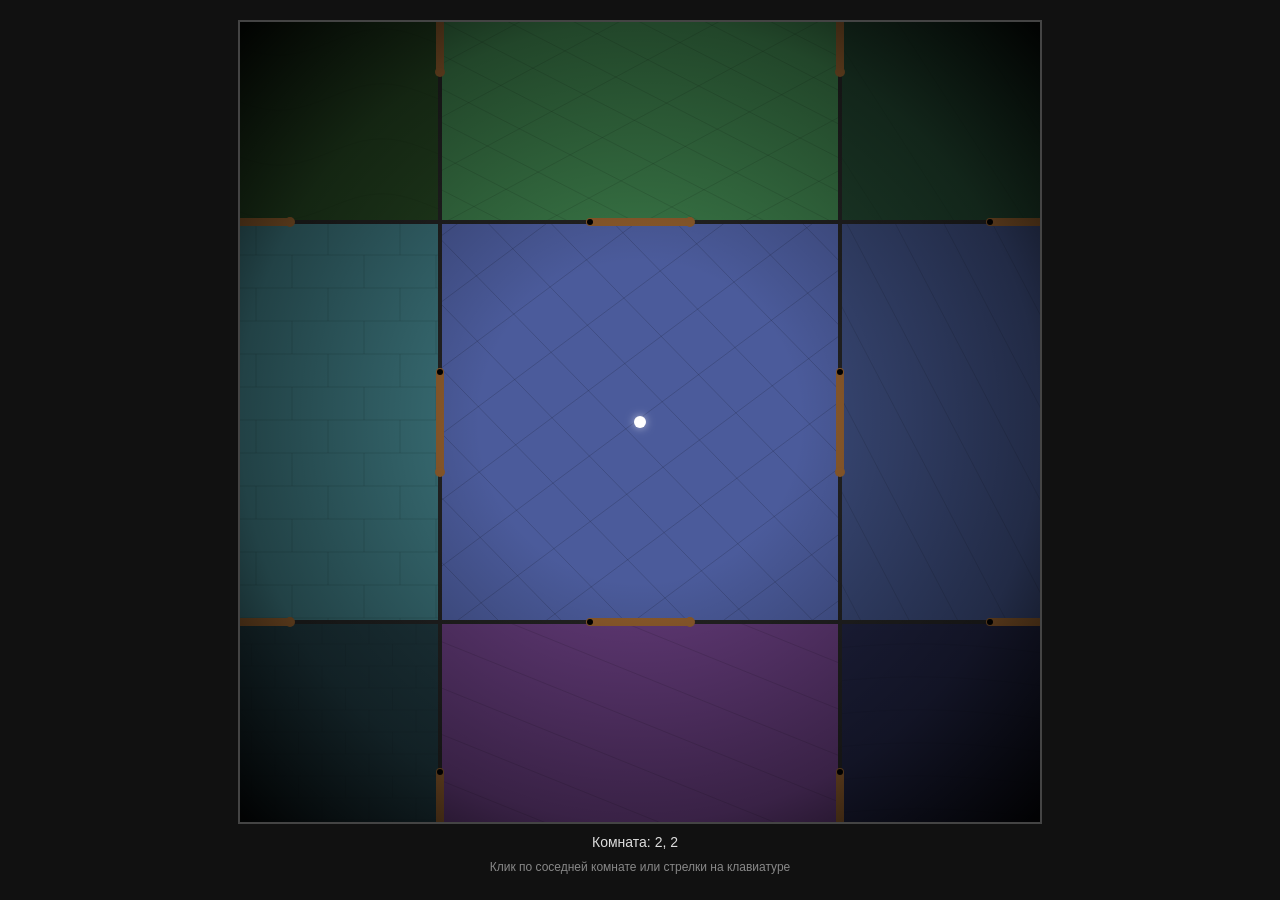
==== index.html @ 100a1c0a "Create index.html" ====
<!DOCTYPE html>
<html lang="ru">
<head>
<meta charset="UTF-8">
<title>Лабиринт комнат — текстуры пола</title>
<style>
  body {
    margin: 0;
    background: #111;
    color: #ddd;
    font-family: sans-serif;
    display: flex;
    flex-direction: column;
    align-items: center;
    padding: 20px;
  }
  #game {
    background: #000;
    border: 2px solid #444;
    cursor: pointer;
  }
  #info {
    margin-top: 10px;
    font-size: 14px;
    text-align: center;
    min-height: 20px;
  }
  #msg { color: #ff8; margin-left: 10px; }
  #hint {
    margin-top: 6px;
    font-size: 12px;
    color: #888;
  }
</style>
</head>
<body>

<canvas id="game" width="800" height="800"></canvas>
<div id="info">Комната: <span id="pos">2, 2</span><span id="msg"></span></div>
<div id="hint">Клик по соседней комнате или стрелки на клавиатуре</div>

<script>
const CANVAS_SIZE = 800;
const ROOM_SIZE   = 400;
const MAP_W = 5, MAP_H = 5;
const T_OPEN = 0.6, T_MOVE = 1.0, T_CLOSE = 0.6;
const DOOR_WIDTH = 100;
const DOOR_COLOR = '#8b5a2b';
const DOOR_LOCKED_COLOR = '#b22222';
const WALL_COLOR = '#222';

const DIR = {
  N:{dx:0,dy:-1,opp:'S'}, S:{dx:0,dy:1,opp:'N'},
  E:{dx:1,dy:0,opp:'W'},  W:{dx:-1,dy:0,opp:'E'},
};
const SWING_BY_DIR = {N:+1,S:-1,E:+1,W:-1};

function mulberry32(seed){
  return function(){
    seed|=0; seed=seed+0x6D2B79F5|0;
    let t=Math.imul(seed^seed>>>15,1|seed);
    t=t+Math.imul(t^t>>>7,61|t)^t;
    return((t^t>>>14)>>>0)/4294967296;
  };
}
function roomSeed(x,y){return((x*374761393+y*668265263+7)^0x5bd1e995)|0;}

function buildMap(w,h){
  const rooms=[];
  for(let y=0;y<h;y++){const row=[];for(let x=0;x<w;x++){
    row.push({
      N:y>0?'closed':'wall', S:y<h-1?'closed':'wall',
      E:x<w-1?'closed':'wall', W:x>0?'closed':'wall',
    });
  }rooms.push(row);}
  return{w,h,rooms};
}
const MAP=buildMap(MAP_W,MAP_H);

function doorKey(x,y,dir){
  const nx=x+DIR[dir].dx, ny=y+DIR[dir].dy;
  if(y<ny||(y===ny&&x<nx))return`${x},${y},${dir}`;
  return`${nx},${ny},${DIR[dir].opp}`;
}

const player={x:2,y:2};
const visual={offsetX:0,offsetY:0};
let transition=null;

const canvas=document.getElementById('game');
const ctx=canvas.getContext('2d');
const posEl=document.getElementById('pos');
const msgEl=document.getElementById('msg');

function inBounds(x,y){return x>=0&&y>=0&&x<MAP.w&&y<MAP.h;}
function easeInOut(t){return t<0.5?2*t*t:1-Math.pow(-2*t+2,2)/2;}

function roomColor(x,y){
  const n=(x*73856093)^(y*19349663);
  const hue=((n%360)+360)%360;
  return`hsl(${hue}, 35%, 45%)`;
}

// ============================================================
// ТЕКСТУРЫ ПОЛА
// ============================================================
const patternCache = new Map();

function getRoomPattern(rx, ry) {
  const key = `${rx},${ry}`;
  if (patternCache.has(key)) return patternCache.get(key);

  const off = document.createElement('canvas');
  off.width = ROOM_SIZE;
  off.height = ROOM_SIZE;
  const c = off.getContext('2d');

  const rng = mulberry32(roomSeed(rx, ry));
  const r = () => rng();

  c.strokeStyle = 'rgba(0,0,0,0.15)';
  c.lineWidth = 1;

  // Выбираем тип текстуры (10 типов)
  const texType = Math.floor(r() * 10);

  // Параметры, варьирующиеся случайно
  const step = 25 + Math.floor(r() * 50);   // 25–75 шаг сетки
  const angle = (r() - 0.5) * Math.PI;       // угол наклона
  const S = ROOM_SIZE;
  const margin = S * 1.5; // запас для диагональных линий

  if (texType === 0) {
    // Прямая сетка (квадратная плитка), но с уникальным шагом
    for (let i = step; i < S; i += step) {
      line(c, i, 0, i, S);
      line(c, 0, i, S, i);
    }

  } else if (texType === 1) {
    // Диагональные линии (один набор)
    const a = 0.3 + r() * 1.0; // угол 17°–74°
    drawParallels(c, a, step);

  } else if (texType === 2) {
    // Диагональная сетка (два набора перпендикулярных линий)
    const a = 0.3 + r() * 0.6;
    drawParallels(c, a, step);
    drawParallels(c, a + Math.PI/2, step);

  } else if (texType === 3) {
    // Кирпичная кладка
    const brickH = 20 + Math.floor(r() * 25);
    const brickW = 40 + Math.floor(r() * 50);
    for (let row = 0; row * brickH < S; row++) {
      const y = row * brickH;
      line(c, 0, y, S, y);
      const offset = (row % 2) * (brickW / 2);
      for (let x = offset; x < S; x += brickW) {
        line(c, x, y, x, y + brickH);
      }
    }

  } else if (texType === 4) {
    // Концентрические круги
    const cx = S/2, cy = S/2;
    const ringStep = 20 + Math.floor(r() * 35);
    const maxR = S * 0.8;
    for (let rad = ringStep; rad < maxR; rad += ringStep) {
      c.beginPath();
      c.arc(cx, cy, rad, 0, Math.PI * 2);
      c.stroke();
    }

  } else if (texType === 5) {
    // Ёлочка (herringbone)
    const segLen = 20 + Math.floor(r() * 20);
    const segW = segLen;
    for (let row = -2; row * segLen < S + segLen * 2; row++) {
      for (let col = -2; col * segW < S + segW * 2; col++) {
        const bx = col * segW;
        const by = row * segLen;
        if ((row + col) % 2 === 0) {
          line(c, bx, by, bx + segW, by + segLen);
        } else {
          line(c, bx + segW, by, bx, by + segLen);
        }
      }
    }

  } else if (texType === 6) {
    // Гексагональная сетка
    const hexR = 20 + Math.floor(r() * 25);
    const hexH = hexR * Math.sqrt(3);
    const hexW = hexR * 2;
    for (let row = -1; row * hexH * 0.75 < S + hexH; row++) {
      for (let col = -1; col * hexW < S + hexW; col++) {
        const cx = col * hexW * 0.75 + ((row % 2) ? hexW * 0.375 : 0);
        const cy = row * hexH * 0.5;
        drawHex(c, cx, cy, hexR);
      }
    }

  } else if (texType === 7) {
    // Волнистые горизонтальные линии
    const waveAmp = 5 + r() * 15;
    const waveFreq = 0.01 + r() * 0.03;
    const phase = r() * Math.PI * 2;
    const wStep = 25 + Math.floor(r() * 40);
    for (let y = wStep; y < S; y += wStep) {
      c.beginPath();
      for (let x = 0; x <= S; x += 3) {
        const wy = y + Math.sin(x * waveFreq + phase) * waveAmp;
        if (x === 0) c.moveTo(x, wy);
        else c.lineTo(x, wy);
      }
      c.stroke();
    }

  } else if (texType === 8) {
    // Ромбовидная сетка (два набора диагоналей под разными углами)
    const a1 = 0.4 + r() * 0.4;
    const a2 = -(0.4 + r() * 0.4);
    const step1 = 30 + Math.floor(r() * 30);
    const step2 = 30 + Math.floor(r() * 30);
    drawParallels(c, a1, step1);
    drawParallels(c, a2, step2);

  } else if (texType === 9) {
    // Дуговая черепица
    const tileW = 30 + Math.floor(r() * 30);
    const tileH = 25 + Math.floor(r() * 25);
    for (let row = -1; row * tileH < S + tileH; row++) {
      const offset = (row % 2) * (tileW / 2);
      for (let col = -1; col * tileW < S + tileW; col++) {
        const ax = col * tileW + offset;
        const ay = row * tileH + tileH;
        c.beginPath();
        c.arc(ax + tileW/2, ay, tileW/2, Math.PI, Math.PI * 2);
        c.stroke();
      }
    }
  }

  patternCache.set(key, off);
  return off;
}

// Вспомогательные функции для генерации текстур
function line(c, x1, y1, x2, y2) {
  c.beginPath();
  c.moveTo(x1, y1);
  c.lineTo(x2, y2);
  c.stroke();
}

function drawParallels(c, angle, step) {
  const S = ROOM_SIZE;
  const cos = Math.cos(angle), sin = Math.sin(angle);
  // Направление линии
  const dx = cos, dy = sin;
  // Нормаль (перпендикуляр)
  const nx = -sin, ny = cos;

  // Максимальное расстояние от центра по нормали
  const maxDist = S * 1.2;

  for (let d = -maxDist; d < maxDist; d += step) {
    // Точка на нормали
    const px = S/2 + nx * d;
    const py = S/2 + ny * d;
    // Линия через эту точку в направлении angle
    const len = S * 1.5;
    const x1 = px - dx * len;
    const y1 = py - dy * len;
    const x2 = px + dx * len;
    const y2 = py + dy * len;
    line(c, x1, y1, x2, y2);
  }
}

function drawHex(c, cx, cy, r) {
  c.beginPath();
  for (let i = 0; i < 6; i++) {
    const a = (i / 6) * Math.PI * 2 - Math.PI / 6;
    const x = cx + Math.cos(a) * r;
    const y = cy + Math.sin(a) * r;
    if (i === 0) c.moveTo(x, y);
    else c.lineTo(x, y);
  }
  c.closePath();
  c.stroke();
}

// ============================================================
// РЕНДЕРИНГ
// ============================================================
function render() {
  ctx.fillStyle = '#000';
  ctx.fillRect(0, 0, CANVAS_SIZE, CANVAS_SIZE);

  const visible = [];
  for (let dy = -1; dy <= 1; dy++) {
    for (let dx = -1; dx <= 1; dx++) {
      const rx = player.x + dx, ry = player.y + dy;
      if (!inBounds(rx, ry)) continue;
      const dist = Math.abs(dx) + Math.abs(dy);
      visible.push({
        rx, ry,
        sx: CANVAS_SIZE/2 + dx * ROOM_SIZE - visual.offsetX,
        sy: CANVAS_SIZE/2 + dy * ROOM_SIZE - visual.offsetY,
        alpha: dist === 0 ? 1 : (dist === 1 ? 0.75 : 0.4),
      });
    }
  }

  for (const r of visible) drawRoomFloor(r);
  for (const r of visible) drawWalls(r);

  const doors = new Map();
  for (const r of visible) collectDoors(r, doors);
  for (const d of doors.values()) drawDoorLeaf(d);

  drawFog();

  ctx.fillStyle = '#fff';
  ctx.shadowColor = 'rgba(255,255,255,0.6)';
  ctx.shadowBlur = 8;
  ctx.beginPath();
  ctx.arc(CANVAS_SIZE/2, CANVAS_SIZE/2, 6, 0, Math.PI*2);
  ctx.fill();
  ctx.shadowBlur = 0;
}

function drawRoomFloor({rx, ry, sx, sy, alpha}) {
  ctx.save();
  ctx.globalAlpha = alpha;
  const half = ROOM_SIZE / 2;
  const x0 = sx - half, y0 = sy - half;

  ctx.fillStyle = roomColor(rx, ry);
  ctx.fillRect(x0, y0, ROOM_SIZE, ROOM_SIZE);

  // Обрезаем текстуру по границам комнаты
  ctx.save();
  ctx.beginPath();
  ctx.rect(x0, y0, ROOM_SIZE, ROOM_SIZE);
  ctx.clip();
  ctx.drawImage(getRoomPattern(rx, ry), x0, y0);
  ctx.restore();

  ctx.restore();
}

function drawWalls({rx, ry, sx, sy, alpha}) {
  const half = ROOM_SIZE/2;
  const x0 = sx - half, y0 = sy - half;
  for (const side of ['N','S','E','W']) {
    const dt = MAP.rooms[ry][rx][side];
    const seg = sideSegment(x0, y0, side);
    if (dt === 'wall') {
      strokeLine(seg[0],seg[1],seg[2],seg[3], WALL_COLOR, 4, alpha);
      continue;
    }
    const op = openingPoints(seg[0],seg[1],seg[2],seg[3]);
    strokeLine(seg[0],seg[1],op.p1x,op.p1y, WALL_COLOR, 4, 1);
    strokeLine(op.p2x,op.p2y,seg[2],seg[3], WALL_COLOR, 4, 1);
  }
}

function sideSegment(x0, y0, side) {
  switch(side) {
    case 'N': return [x0, y0, x0+ROOM_SIZE, y0];
    case 'S': return [x0, y0+ROOM_SIZE, x0+ROOM_SIZE, y0+ROOM_SIZE];
    case 'E': return [x0+ROOM_SIZE, y0, x0+ROOM_SIZE, y0+ROOM_SIZE];
    case 'W': return [x0, y0, x0, y0+ROOM_SIZE];
  }
}

function openingPoints(ax,ay,bx,by) {
  const mx=(ax+bx)/2, my=(ay+by)/2;
  const len=Math.hypot(bx-ax,by-ay);
  const ux=(bx-ax)/len, uy=(by-ay)/len;
  return {p1x:mx-ux*DOOR_WIDTH/2,p1y:my-uy*DOOR_WIDTH/2,p2x:mx+ux*DOOR_WIDTH/2,p2y:my

+uy*DOOR_WIDTH/2};
}

function collectDoors({rx,ry,sx,sy}, doors) {
  const half=ROOM_SIZE/2, x0=sx-half, y0=sy-half;
  for (const side of ['N','S','E','W']) {
    const dt = MAP.rooms[ry][rx][side];
    if (dt==='wall') continue;
    const key = doorKey(rx,ry,side);
    if (doors.has(key)) continue;
    const seg = sideSegment(x0,y0,side);
    doors.set(key, {key, doorType:dt, ...openingPoints(seg[0],seg[1],seg[2],seg[3])});
  }
}

function drawDoorLeaf(d) {
  let angle=0, swing=1;
  if (transition && transition.doorKey===d.key) {
    angle=transition.doorAngle; swing=transition.swingDir;
  }
  const px=d.p1x, py=d.p1y;
  const rad=angle*Math.PI/180*swing;
  const vx=d.p2x-px, vy=d.p2y-py;
  const co=Math.cos(rad), si=Math.sin(rad);
  const hx=px+vx*co-vy*si, hy=py+vx*si+vy*co;
  const color = d.doorType==='locked'?DOOR_LOCKED_COLOR:DOOR_COLOR;

  ctx.save();
  ctx.globalAlpha=1;
  ctx.strokeStyle=color; ctx.lineWidth=8; ctx.lineCap='round';
  ctx.beginPath(); ctx.moveTo(px,py); ctx.lineTo(hx,hy); ctx.stroke();
  ctx.fillStyle=color;
  ctx.beginPath(); ctx.arc(hx,hy,5,0,Math.PI*2); ctx.fill();
  ctx.fillStyle='#000';
  ctx.beginPath(); ctx.arc(px,py,3,0,Math.PI*2); ctx.fill();
  ctx.restore();
}

function strokeLine(ax,ay,bx,by,color,width,alpha) {
  ctx.save(); ctx.globalAlpha=alpha;
  ctx.strokeStyle=color; ctx.lineWidth=width;
  ctx.beginPath(); ctx.moveTo(ax,ay); ctx.lineTo(bx,by); ctx.stroke();
  ctx.restore();
}

function drawFog() {
  const grad=ctx.createRadialGradient

(CANVAS_SIZE/2,CANVAS_SIZE/2,ROOM_SIZE*0.4,CANVAS_SIZE/2,CANVAS_SIZE/2,CANVAS_SIZE*0.7);
  grad.addColorStop(0,'rgba(0,0,0,0)');
  grad.addColorStop(0.6,'rgba(0,0,0,0.4)');
  grad.addColorStop(1,'rgba(0,0,0,0.95)');
  ctx.fillStyle=grad;
  ctx.fillRect(0,0,CANVAS_SIZE,CANVAS_SIZE);
}

// ============================================================
// ПЕРЕХОДЫ
// ============================================================
function startTransition(dir) {
  if (transition) return;
  const dt = MAP.rooms[player.y][player.x][dir];
  if (dt==='wall'){flashMessage('Там стена');return;}
  if (dt==='locked'){flashMessage('Дверь заперта');return;}
  transition={phase:'opening',dir,doorKey:doorKey(player.x,player.y,dir),swingDir:SWING_BY_DIR

[dir],doorAngle:0,progress:0};
}

function updateTransition(dt) {
  if (!transition) return;
  transition.progress += dt;
  if (transition.phase==='opening') {
    const t=Math.min(transition.progress/T_OPEN,1);
    transition.doorAngle=easeInOut(t)*90;
    if (t>=1){transition.phase='moving';transition.progress=0;transition.doorAngle=90;}
  } else if (transition.phase==='moving') {
    const t=Math.min(transition.progress/T_MOVE,1);
    const e=easeInOut(t);
    visual.offsetX=DIR[transition.dir].dx*ROOM_SIZE*e;
    visual.offsetY=DIR[transition.dir].dy*ROOM_SIZE*e;
    if (t>=1){
      player.x+=DIR[transition.dir].dx;player.y+=DIR[transition.dir].dy;
      visual.offsetX=0;visual.offsetY=0;
      transition.phase='closing';transition.progress=0;transition.doorAngle=90;
      posEl.textContent=`${player.x}, ${player.y}`;
    }
  } else if (transition.phase==='closing') {
    const t=Math.min(transition.progress/T_CLOSE,1);
    transition.doorAngle=(1-easeInOut(t))*90;
    if (t>=1) transition=null;
  }
}

canvas.addEventListener('click',(e)=>{
  if (transition) return;
  const rect=canvas.getBoundingClientRect();
  const mx=(e.clientX-rect.left)*(canvas.width/rect.width);
  const my=(e.clientY-rect.top)*(canvas.height/rect.height);
  const dx=Math.round((mx-CANVAS_SIZE/2)/ROOM_SIZE);
  const dy=Math.round((my-CANVAS_SIZE/2)/ROOM_SIZE);
  if (Math.abs(dx)+Math.abs(dy)!==1) return;
  const dir=Object.keys(DIR).find(d=>DIR[d].dx===dx&&DIR[d].dy===dy);
  if (dir) startTransition(dir);
});

document.addEventListener('keydown',(e)=>{
  const km={ArrowUp:'N',ArrowDown:'S',ArrowRight:'E',ArrowLeft:'W'};
  const dir=km[e.key]; if(!dir)return; e.preventDefault();
  if(transition)return; startTransition(dir);
});

let messageTimer=null;
function flashMessage(text){
  msgEl.textContent=text;
  clearTimeout(messageTimer);
  messageTimer=setTimeout(()=>{msgEl.textContent='';},1500);
}

let lastTime=performance.now();
function loop(now){
  const dt=Math.min((now-lastTime)/1000,0.1); lastTime=now;
  updateTransition(dt); render();
  requestAnimationFrame(loop);
}
requestAnimationFrame(loop);
</script>

</body>
</html>
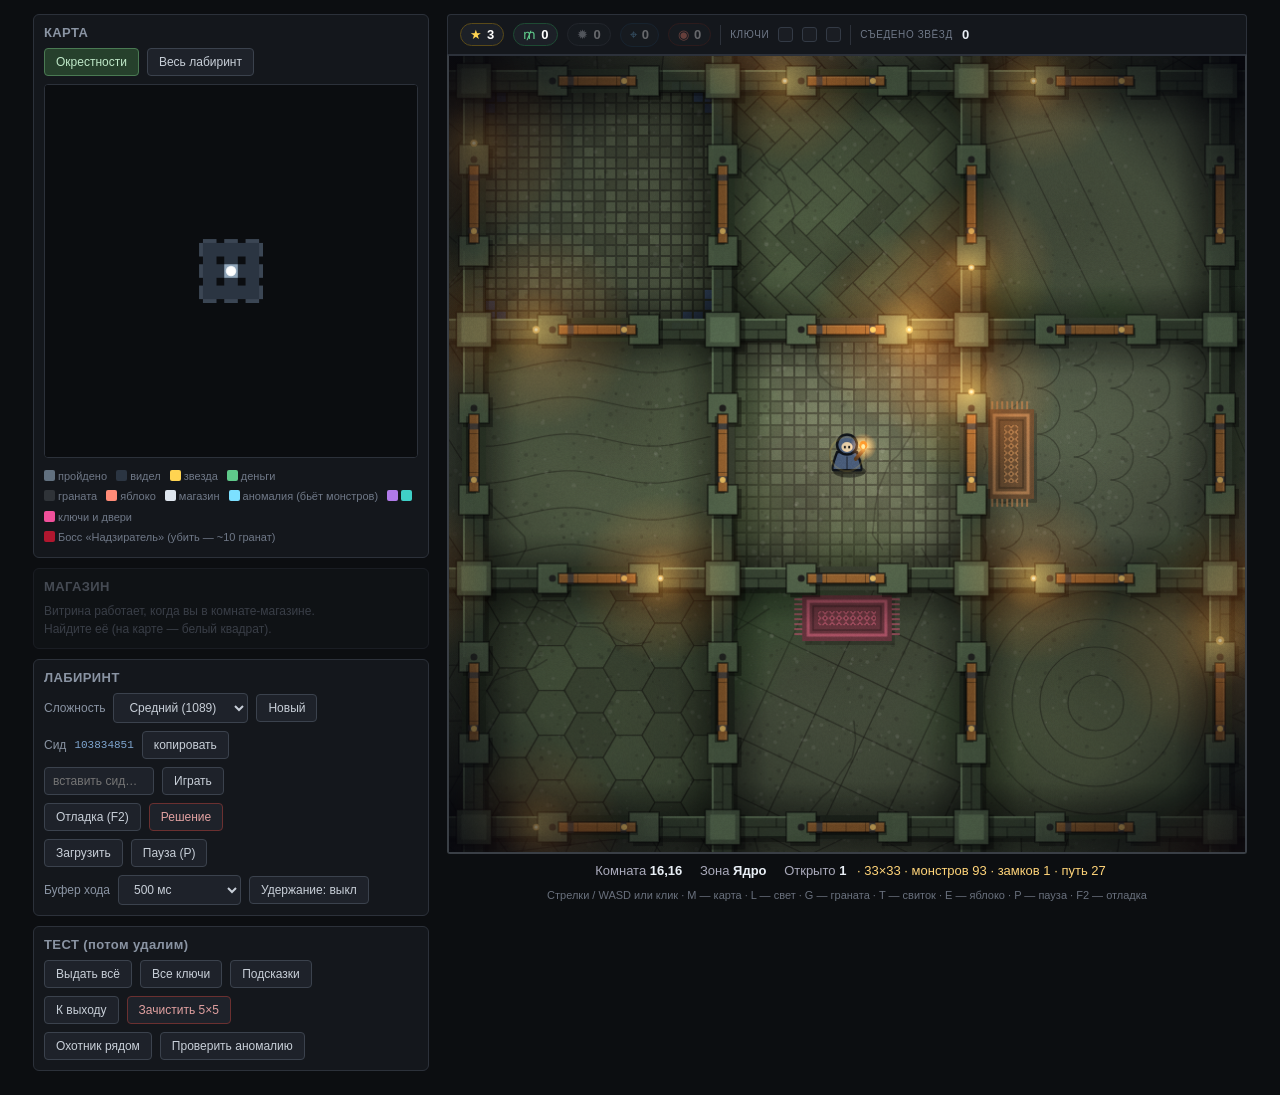
==== commit 0a1539bf: "Add files via upload" ====
--- a/index.html
+++ b/index.html
@@ -2,514 +2,185 @@
 <html lang="ru">
 <head>
 <meta charset="UTF-8">
-<title>Лабиринт комнат — текстуры пола</title>
-<style>
-  body {
-    margin: 0;
-    background: #111;
-    color: #ddd;
-    font-family: sans-serif;
-    display: flex;
-    flex-direction: column;
-    align-items: center;
-    padding: 20px;
-  }
-  #game {
-    background: #000;
-    border: 2px solid #444;
-    cursor: pointer;
-  }
-  #info {
-    margin-top: 10px;
-    font-size: 14px;
-    text-align: center;
-    min-height: 20px;
-  }
-  #msg { color: #ff8; margin-left: 10px; }
-  #hint {
-    margin-top: 6px;
-    font-size: 12px;
-    color: #888;
-  }
-</style>
+<meta name="viewport" content="width=device-width, initial-scale=1">
+<title>Лабиринт — v14 (Охотник, сложность-тюнинг, ключи, спавн)</title>
+<link rel="stylesheet" href="css/style.css">
 </head>
 <body>
 
-<canvas id="game" width="800" height="800"></canvas>
-<div id="info">Комната: <span id="pos">2, 2</span><span id="msg"></span></div>
-<div id="hint">Клик по соседней комнате или стрелки на клавиатуре</div>
 
-<script>
-const CANVAS_SIZE = 800;
-const ROOM_SIZE   = 400;
-const MAP_W = 5, MAP_H = 5;
-const T_OPEN = 0.6, T_MOVE = 1.0, T_CLOSE = 0.6;
-const DOOR_WIDTH = 100;
-const DOOR_COLOR = '#8b5a2b';
-const DOOR_LOCKED_COLOR = '#b22222';
-const WALL_COLOR = '#222';
+<div id="app">
 
-const DIR = {
-  N:{dx:0,dy:-1,opp:'S'}, S:{dx:0,dy:1,opp:'N'},
-  E:{dx:1,dy:0,opp:'W'},  W:{dx:-1,dy:0,opp:'E'},
-};
-const SWING_BY_DIR = {N:+1,S:-1,E:+1,W:-1};
+  <aside id="side">
+    <div class="panel">
+      <h3>КАРТА</h3>
+      <div class="row">
+        <button id="modeLocal" class="on">Окрестности</button>
+        <button id="modeFull">Весь лабиринт</button>
+      </div>
+      <div class="row"><canvas id="mapCanvas" width="384" height="384"></canvas></div>
+      <div id="legend">
+        <span class="sw" style="background:#61707f"></span>пройдено
+        <span class="sw" style="background:#2b3542;margin-left:6px"></span>видел
+        <span class="sw" style="background:#ffd451;margin-left:6px"></span>звезда
+        <span class="sw" style="background:#5fc98a;margin-left:6px"></span>деньги<br>
+        <span class="sw" style="background:#2f3338"></span>граната
+        <span class="sw" style="background:#ff8b77;margin-left:6px"></span>яблоко
+        <span class="sw" style="background:#dfe6ee;margin-left:6px"></span>магазин
+        <span class="sw" style="background:#7ce0ff;margin-left:6px"></span>аномалия (бьёт монстров)
+        <span class="sw" style="background:#b07ae8;margin-left:6px"></span><span class="sw" style="background:#3fd0c8"></span><span class="sw" style="background:#f0509a"></span>ключи и двери<br>
+        <span class="sw" style="background:#b0172f"></span>Босс «Надзиратель» (убить — ~10 гранат)
+      </div>
+    </div>
 
-function mulberry32(seed){
-  return function(){
-    seed|=0; seed=seed+0x6D2B79F5|0;
-    let t=Math.imul(seed^seed>>>15,1|seed);
-    t=t+Math.imul(t^t>>>7,61|t)^t;
-    return((t^t>>>14)>>>0)/4294967296;
-  };
-}
-function roomSeed(x,y){return((x*374761393+y*668265263+7)^0x5bd1e995)|0;}
+    <div class="panel" id="shopPanel">
+      <h3>МАГАЗИН</h3>
+      <div id="shopBody">
+        <div class="row" style="font-size:12px;color:#6f7887">Найдите комнату-магазин</div>
+      </div>
+    </div>
 
-function buildMap(w,h){
-  const rooms=[];
-  for(let y=0;y<h;y++){const row=[];for(let x=0;x<w;x++){
-    row.push({
-      N:y>0?'closed':'wall', S:y<h-1?'closed':'wall',
-      E:x<w-1?'closed':'wall', W:x>0?'closed':'wall',
-    });
-  }rooms.push(row);}
-  return{w,h,rooms};
-}
-const MAP=buildMap(MAP_W,MAP_H);
+    <div class="panel">
+      <h3>ЛАБИРИНТ</h3>
+      <div class="row">
+        <label>Сложность</label>
+        <select id="diffSel">
+          <option value="easy">Лёгкий (625)</option>
+          <option value="normal" selected>Средний (1089)</option>
+          <option value="hard">Сложный (1681)</option>
+        </select>
+        <button id="newBtn">Новый</button>
+      </div>
+      <div class="row">
+        <label>Сид</label><code id="seedOut">—</code>
+        <button id="copySeed">копировать</button>
+      </div>
+      <div class="row">
+        <input id="seedIn" type="text" inputmode="numeric" placeholder="вставить сид…">
+        <button id="applySeed">Играть</button>
+      </div>
+      <div class="row">
+        <button id="dbgBtn">Отладка (F2)</button>
+        <button id="solBtn" class="danger">Решение</button>
+      </div>
+      <div class="row">
+        <button id="loadBtn">Загрузить</button>
+        <button id="pauseBtn">Пауза (P)</button>
+      </div>
+      <div class="row">
+        <label>Буфер хода</label>
+        <select id="bufSel">
+          <option value="0">выкл (как v10)</option>
+          <option value="0.25">250 мс</option>
+          <option value="0.5" selected>500 мс</option>
+          <option value="0.8">800 мс</option>
+          <option value="99">весь ход</option>
+        </select>
+        <button id="holdBtn">Удержание: выкл</button>
+      </div>
+    </div>
 
-function doorKey(x,y,dir){
-  const nx=x+DIR[dir].dx, ny=y+DIR[dir].dy;
-  if(y<ny||(y===ny&&x<nx))return`${x},${y},${dir}`;
-  return`${nx},${ny},${DIR[dir].opp}`;
-}
+    <div class="panel" id="cheatPanel">
+      <h3>ТЕСТ (потом удалим)</h3>
+      <div class="row">
+        <button id="cheatAll">Выдать всё</button>
+        <button id="cheatKeys">Все ключи</button>
+        <button id="cheatHints">Подсказки</button>
+      </div>
+      <div class="row">
+        <button id="cheatToExit">К выходу</button>
+        <button id="cheatKill" class="danger">Зачистить 5×5</button>
+      </div>
+      <div class="row">
+        <button id="cheatHunter">Охотник рядом</button>
+        <button id="cheatTrap">Проверить аномалию</button>
+      </div>
+    </div>
+  </aside>
 
-const player={x:2,y:2};
-const visual={offsetX:0,offsetY:0};
-let transition=null;
+  <div id="stage">
+    <div id="hud">
+      <span class="chip stars" id="chipStars">★ <b>3</b></span>
+      <span class="chip coins" id="chipCoins">₥ <b>0</b></span>
+      <span class="chip gren off" id="chipGren" title="Бросить гранату">✹ <b>0</b></span>
+      <span class="chip tele off" id="chipTele" title="Свиток телепорта в ближайший магазин (T)">⌖ <b>0</b></span>
+      <span class="chip apple off" id="chipApple" title="Яблоко-приманка: E — оставить в комнате (монстр съест и заснёт)">◉ <b>0</b></span>
+      <span class="sep"></span>
+      <span class="lbl">КЛЮЧИ</span>
+      <span class="keyslot" id="k0"></span>
+      <span class="keyslot" id="k1"></span>
+      <span class="keyslot" id="k2"></span>
+      <span class="sep"></span>
+      <span class="lbl">СЪЕДЕНО ЗВЁЗД</span><b id="caught" style="color:#e8eef5">0</b>
+    </div>
+    <canvas id="game" width="800" height="800"></canvas>
+    <div id="info">
+      <span class="stat">Комната <b id="pos">–</b></span>
+      <span class="stat">Зона <b id="zone">–</b></span>
+      <span class="stat">Открыто <b id="explored">0</b></span>
+      <span id="msg"></span>
+    </div>
+    <div id="hint">Стрелки / WASD или клик · M — карта · L — свет · G — граната · T — свиток · E — яблоко · P — пауза · F2 — отладка</div>
+  </div>
 
-const canvas=document.getElementById('game');
-const ctx=canvas.getContext('2d');
-const posEl=document.getElementById('pos');
-const msgEl=document.getElementById('msg');
+</div>
 
-function inBounds(x,y){return x>=0&&y>=0&&x<MAP.w&&y<MAP.h;}
-function easeInOut(t){return t<0.5?2*t*t:1-Math.pow(-2*t+2,2)/2;}
+<div id="pauseOverlay"><div id="pauseBox">
+  <h4>ПАУЗА</h4>
+  <p id="pauseInfo"></p>
+  <p style="font-size:11px;color:#6f7887;margin-top:6px">Время замерло. Сохранение — в хранилище браузера.</p>
+  <div class="row">
+    <button id="pauseResume" class="on" style="flex:1">Продолжить (P)</button>
+    <button id="pauseSave" style="flex:1">Сохранить</button>
+  </div>
+  <div class="row">
+    <button id="pauseQuit" class="danger" style="flex:1">Выйти без сохранения</button>
+  </div>
+</div></div>
 
-function roomColor(x,y){
-  const n=(x*73856093)^(y*19349663);
-  const hue=((n%360)+360)%360;
-  return`hsl(${hue}, 35%, 45%)`;
-}
+<div id="modal"><div id="modalBox">
+  <h4 id="modalTitle">Заголовок</h4>
+  <p id="modalText">Текст</p>
+  <div class="row" style="justify-content:flex-end">
+    <button id="modalNo">Отмена</button>
+    <button id="modalYes" class="on">Хорошо</button>
+  </div>
+</div></div>
 
-// ============================================================
-// ТЕКСТУРЫ ПОЛА
-// ============================================================
-const patternCache = new Map();
+<!-- ============================================================
+     Порядок подключения важен: сначала данные и утилиты,
+     затем генерация мира, состояние, игровые системы,
+     затем отрисовка, и в самом конце main.js — UI, ввод и цикл.
+     ============================================================ -->
 
-function getRoomPattern(rx, ry) {
-  const key = `${rx},${ry}`;
-  if (patternCache.has(key)) return patternCache.get(key);
+<!-- данные и настройки -->
+<script src="js/config.js"></script>
+<script src="js/utils.js"></script>
 
-  const off = document.createElement('canvas');
-  off.width = ROOM_SIZE;
-  off.height = ROOM_SIZE;
-  const c = off.getContext('2d');
+<!-- мир -->
+<script src="js/maze.js"></script>
+<script src="js/state.js"></script>
 
-  const rng = mulberry32(roomSeed(rx, ry));
-  const r = () => rng();
+<!-- игровые системы -->
+<script src="js/player.js"></script>
+<script src="js/items.js"></script>
+<script src="js/monsters.js"></script>
+<script src="js/shop.js"></script>
 
-  c.strokeStyle = 'rgba(0,0,0,0.15)';
-  c.lineWidth = 1;
+<!-- отрисовка -->
+<script src="js/rooms.js"></script>
+<script src="js/render.js"></script>
+<script src="js/draw-rooms.js"></script>
+<script src="js/draw-items.js"></script>
+<script src="js/draw-monsters.js"></script>
+<script src="js/overlay.js"></script>
+<script src="js/minimap.js"></script>
 
-  // Выбираем тип текстуры (10 типов)
-  const texType = Math.floor(r() * 10);
+<!-- служебное -->
+<script src="js/modal.js"></script>
+<script src="js/save.js"></script>
 
-  // Параметры, варьирующиеся случайно
-  const step = 25 + Math.floor(r() * 50);   // 25–75 шаг сетки
-  const angle = (r() - 0.5) * Math.PI;       // угол наклона
-  const S = ROOM_SIZE;
-  const margin = S * 1.5; // запас для диагональных линий
-
-  if (texType === 0) {
-    // Прямая сетка (квадратная плитка), но с уникальным шагом
-    for (let i = step; i < S; i += step) {
-      line(c, i, 0, i, S);
-      line(c, 0, i, S, i);
-    }
-
-  } else if (texType === 1) {
-    // Диагональные линии (один набор)
-    const a = 0.3 + r() * 1.0; // угол 17°–74°
-    drawParallels(c, a, step);
-
-  } else if (texType === 2) {
-    // Диагональная сетка (два набора перпендикулярных линий)
-    const a = 0.3 + r() * 0.6;
-    drawParallels(c, a, step);
-    drawParallels(c, a + Math.PI/2, step);
-
-  } else if (texType === 3) {
-    // Кирпичная кладка
-    const brickH = 20 + Math.floor(r() * 25);
-    const brickW = 40 + Math.floor(r() * 50);
-    for (let row = 0; row * brickH < S; row++) {
-      const y = row * brickH;
-      line(c, 0, y, S, y);
-      const offset = (row % 2) * (brickW / 2);
-      for (let x = offset; x < S; x += brickW) {
-        line(c, x, y, x, y + brickH);
-      }
-    }
-
-  } else if (texType === 4) {
-    // Концентрические круги
-    const cx = S/2, cy = S/2;
-    const ringStep = 20 + Math.floor(r() * 35);
-    const maxR = S * 0.8;
-    for (let rad = ringStep; rad < maxR; rad += ringStep) {
-      c.beginPath();
-      c.arc(cx, cy, rad, 0, Math.PI * 2);
-      c.stroke();
-    }
-
-  } else if (texType === 5) {
-    // Ёлочка (herringbone)
-    const segLen = 20 + Math.floor(r() * 20);
-    const segW = segLen;
-    for (let row = -2; row * segLen < S + segLen * 2; row++) {
-      for (let col = -2; col * segW < S + segW * 2; col++) {
-        const bx = col * segW;
-        const by = row * segLen;
-        if ((row + col) % 2 === 0) {
-          line(c, bx, by, bx + segW, by + segLen);
-        } else {
-          line(c, bx + segW, by, bx, by + segLen);
-        }
-      }
-    }
-
-  } else if (texType === 6) {
-    // Гексагональная сетка
-    const hexR = 20 + Math.floor(r() * 25);
-    const hexH = hexR * Math.sqrt(3);
-    const hexW = hexR * 2;
-    for (let row = -1; row * hexH * 0.75 < S + hexH; row++) {
-      for (let col = -1; col * hexW < S + hexW; col++) {
-        const cx = col * hexW * 0.75 + ((row % 2) ? hexW * 0.375 : 0);
-        const cy = row * hexH * 0.5;
-        drawHex(c, cx, cy, hexR);
-      }
-    }
-
-  } else if (texType === 7) {
-    // Волнистые горизонтальные линии
-    const waveAmp = 5 + r() * 15;
-    const waveFreq = 0.01 + r() * 0.03;
-    const phase = r() * Math.PI * 2;
-    const wStep = 25 + Math.floor(r() * 40);
-    for (let y = wStep; y < S; y += wStep) {
-      c.beginPath();
-      for (let x = 0; x <= S; x += 3) {
-        const wy = y + Math.sin(x * waveFreq + phase) * waveAmp;
-        if (x === 0) c.moveTo(x, wy);
-        else c.lineTo(x, wy);
-      }
-      c.stroke();
-    }
-
-  } else if (texType === 8) {
-    // Ромбовидная сетка (два набора диагоналей под разными углами)
-    const a1 = 0.4 + r() * 0.4;
-    const a2 = -(0.4 + r() * 0.4);
-    const step1 = 30 + Math.floor(r() * 30);
-    const step2 = 30 + Math.floor(r() * 30);
-    drawParallels(c, a1, step1);
-    drawParallels(c, a2, step2);
-
-  } else if (texType === 9) {
-    // Дуговая черепица
-    const tileW = 30 + Math.floor(r() * 30);
-    const tileH = 25 + Math.floor(r() * 25);
-    for (let row = -1; row * tileH < S + tileH; row++) {
-      const offset = (row % 2) * (tileW / 2);
-      for (let col = -1; col * tileW < S + tileW; col++) {
-        const ax = col * tileW + offset;
-        const ay = row * tileH + tileH;
-        c.beginPath();
-        c.arc(ax + tileW/2, ay, tileW/2, Math.PI, Math.PI * 2);
-        c.stroke();
-      }
-    }
-  }
-
-  patternCache.set(key, off);
-  return off;
-}
-
-// Вспомогательные функции для генерации текстур
-function line(c, x1, y1, x2, y2) {
-  c.beginPath();
-  c.moveTo(x1, y1);
-  c.lineTo(x2, y2);
-  c.stroke();
-}
-
-function drawParallels(c, angle, step) {
-  const S = ROOM_SIZE;
-  const cos = Math.cos(angle), sin = Math.sin(angle);
-  // Направление линии
-  const dx = cos, dy = sin;
-  // Нормаль (перпендикуляр)
-  const nx = -sin, ny = cos;
-
-  // Максимальное расстояние от центра по нормали
-  const maxDist = S * 1.2;
-
-  for (let d = -maxDist; d < maxDist; d += step) {
-    // Точка на нормали
-    const px = S/2 + nx * d;
-    const py = S/2 + ny * d;
-    // Линия через эту точку в направлении angle
-    const len = S * 1.5;
-    const x1 = px - dx * len;
-    const y1 = py - dy * len;
-    const x2 = px + dx * len;
-    const y2 = py + dy * len;
-    line(c, x1, y1, x2, y2);
-  }
-}
-
-function drawHex(c, cx, cy, r) {
-  c.beginPath();
-  for (let i = 0; i < 6; i++) {
-    const a = (i / 6) * Math.PI * 2 - Math.PI / 6;
-    const x = cx + Math.cos(a) * r;
-    const y = cy + Math.sin(a) * r;
-    if (i === 0) c.moveTo(x, y);
-    else c.lineTo(x, y);
-  }
-  c.closePath();
-  c.stroke();
-}
-
-// ============================================================
-// РЕНДЕРИНГ
-// ============================================================
-function render() {
-  ctx.fillStyle = '#000';
-  ctx.fillRect(0, 0, CANVAS_SIZE, CANVAS_SIZE);
-
-  const visible = [];
-  for (let dy = -1; dy <= 1; dy++) {
-    for (let dx = -1; dx <= 1; dx++) {
-      const rx = player.x + dx, ry = player.y + dy;
-      if (!inBounds(rx, ry)) continue;
-      const dist = Math.abs(dx) + Math.abs(dy);
-      visible.push({
-        rx, ry,
-        sx: CANVAS_SIZE/2 + dx * ROOM_SIZE - visual.offsetX,
-        sy: CANVAS_SIZE/2 + dy * ROOM_SIZE - visual.offsetY,
-        alpha: dist === 0 ? 1 : (dist === 1 ? 0.75 : 0.4),
-      });
-    }
-  }
-
-  for (const r of visible) drawRoomFloor(r);
-  for (const r of visible) drawWalls(r);
-
-  const doors = new Map();
-  for (const r of visible) collectDoors(r, doors);
-  for (const d of doors.values()) drawDoorLeaf(d);
-
-  drawFog();
-
-  ctx.fillStyle = '#fff';
-  ctx.shadowColor = 'rgba(255,255,255,0.6)';
-  ctx.shadowBlur = 8;
-  ctx.beginPath();
-  ctx.arc(CANVAS_SIZE/2, CANVAS_SIZE/2, 6, 0, Math.PI*2);
-  ctx.fill();
-  ctx.shadowBlur = 0;
-}
-
-function drawRoomFloor({rx, ry, sx, sy, alpha}) {
-  ctx.save();
-  ctx.globalAlpha = alpha;
-  const half = ROOM_SIZE / 2;
-  const x0 = sx - half, y0 = sy - half;
-
-  ctx.fillStyle = roomColor(rx, ry);
-  ctx.fillRect(x0, y0, ROOM_SIZE, ROOM_SIZE);
-
-  // Обрезаем текстуру по границам комнаты
-  ctx.save();
-  ctx.beginPath();
-  ctx.rect(x0, y0, ROOM_SIZE, ROOM_SIZE);
-  ctx.clip();
-  ctx.drawImage(getRoomPattern(rx, ry), x0, y0);
-  ctx.restore();
-
-  ctx.restore();
-}
-
-function drawWalls({rx, ry, sx, sy, alpha}) {
-  const half = ROOM_SIZE/2;
-  const x0 = sx - half, y0 = sy - half;
-  for (const side of ['N','S','E','W']) {
-    const dt = MAP.rooms[ry][rx][side];
-    const seg = sideSegment(x0, y0, side);
-    if (dt === 'wall') {
-      strokeLine(seg[0],seg[1],seg[2],seg[3], WALL_COLOR, 4, alpha);
-      continue;
-    }
-    const op = openingPoints(seg[0],seg[1],seg[2],seg[3]);
-    strokeLine(seg[0],seg[1],op.p1x,op.p1y, WALL_COLOR, 4, 1);
-    strokeLine(op.p2x,op.p2y,seg[2],seg[3], WALL_COLOR, 4, 1);
-  }
-}
-
-function sideSegment(x0, y0, side) {
-  switch(side) {
-    case 'N': return [x0, y0, x0+ROOM_SIZE, y0];
-    case 'S': return [x0, y0+ROOM_SIZE, x0+ROOM_SIZE, y0+ROOM_SIZE];
-    case 'E': return [x0+ROOM_SIZE, y0, x0+ROOM_SIZE, y0+ROOM_SIZE];
-    case 'W': return [x0, y0, x0, y0+ROOM_SIZE];
-  }
-}
-
-function openingPoints(ax,ay,bx,by) {
-  const mx=(ax+bx)/2, my=(ay+by)/2;
-  const len=Math.hypot(bx-ax,by-ay);
-  const ux=(bx-ax)/len, uy=(by-ay)/len;
-  return {p1x:mx-ux*DOOR_WIDTH/2,p1y:my-uy*DOOR_WIDTH/2,p2x:mx+ux*DOOR_WIDTH/2,p2y:my
-
-+uy*DOOR_WIDTH/2};
-}
-
-function collectDoors({rx,ry,sx,sy}, doors) {
-  const half=ROOM_SIZE/2, x0=sx-half, y0=sy-half;
-  for (const side of ['N','S','E','W']) {
-    const dt = MAP.rooms[ry][rx][side];
-    if (dt==='wall') continue;
-    const key = doorKey(rx,ry,side);
-    if (doors.has(key)) continue;
-    const seg = sideSegment(x0,y0,side);
-    doors.set(key, {key, doorType:dt, ...openingPoints(seg[0],seg[1],seg[2],seg[3])});
-  }
-}
-
-function drawDoorLeaf(d) {
-  let angle=0, swing=1;
-  if (transition && transition.doorKey===d.key) {
-    angle=transition.doorAngle; swing=transition.swingDir;
-  }
-  const px=d.p1x, py=d.p1y;
-  const rad=angle*Math.PI/180*swing;
-  const vx=d.p2x-px, vy=d.p2y-py;
-  const co=Math.cos(rad), si=Math.sin(rad);
-  const hx=px+vx*co-vy*si, hy=py+vx*si+vy*co;
-  const color = d.doorType==='locked'?DOOR_LOCKED_COLOR:DOOR_COLOR;
-
-  ctx.save();
-  ctx.globalAlpha=1;
-  ctx.strokeStyle=color; ctx.lineWidth=8; ctx.lineCap='round';
-  ctx.beginPath(); ctx.moveTo(px,py); ctx.lineTo(hx,hy); ctx.stroke();
-  ctx.fillStyle=color;
-  ctx.beginPath(); ctx.arc(hx,hy,5,0,Math.PI*2); ctx.fill();
-  ctx.fillStyle='#000';
-  ctx.beginPath(); ctx.arc(px,py,3,0,Math.PI*2); ctx.fill();
-  ctx.restore();
-}
-
-function strokeLine(ax,ay,bx,by,color,width,alpha) {
-  ctx.save(); ctx.globalAlpha=alpha;
-  ctx.strokeStyle=color; ctx.lineWidth=width;
-  ctx.beginPath(); ctx.moveTo(ax,ay); ctx.lineTo(bx,by); ctx.stroke();
-  ctx.restore();
-}
-
-function drawFog() {
-  const grad=ctx.createRadialGradient
-
-(CANVAS_SIZE/2,CANVAS_SIZE/2,ROOM_SIZE*0.4,CANVAS_SIZE/2,CANVAS_SIZE/2,CANVAS_SIZE*0.7);
-  grad.addColorStop(0,'rgba(0,0,0,0)');
-  grad.addColorStop(0.6,'rgba(0,0,0,0.4)');
-  grad.addColorStop(1,'rgba(0,0,0,0.95)');
-  ctx.fillStyle=grad;
-  ctx.fillRect(0,0,CANVAS_SIZE,CANVAS_SIZE);
-}
-
-// ============================================================
-// ПЕРЕХОДЫ
-// ============================================================
-function startTransition(dir) {
-  if (transition) return;
-  const dt = MAP.rooms[player.y][player.x][dir];
-  if (dt==='wall'){flashMessage('Там стена');return;}
-  if (dt==='locked'){flashMessage('Дверь заперта');return;}
-  transition={phase:'opening',dir,doorKey:doorKey(player.x,player.y,dir),swingDir:SWING_BY_DIR
-
-[dir],doorAngle:0,progress:0};
-}
-
-function updateTransition(dt) {
-  if (!transition) return;
-  transition.progress += dt;
-  if (transition.phase==='opening') {
-    const t=Math.min(transition.progress/T_OPEN,1);
-    transition.doorAngle=easeInOut(t)*90;
-    if (t>=1){transition.phase='moving';transition.progress=0;transition.doorAngle=90;}
-  } else if (transition.phase==='moving') {
-    const t=Math.min(transition.progress/T_MOVE,1);
-    const e=easeInOut(t);
-    visual.offsetX=DIR[transition.dir].dx*ROOM_SIZE*e;
-    visual.offsetY=DIR[transition.dir].dy*ROOM_SIZE*e;
-    if (t>=1){
-      player.x+=DIR[transition.dir].dx;player.y+=DIR[transition.dir].dy;
-      visual.offsetX=0;visual.offsetY=0;
-      transition.phase='closing';transition.progress=0;transition.doorAngle=90;
-      posEl.textContent=`${player.x}, ${player.y}`;
-    }
-  } else if (transition.phase==='closing') {
-    const t=Math.min(transition.progress/T_CLOSE,1);
-    transition.doorAngle=(1-easeInOut(t))*90;
-    if (t>=1) transition=null;
-  }
-}
-
-canvas.addEventListener('click',(e)=>{
-  if (transition) return;
-  const rect=canvas.getBoundingClientRect();
-  const mx=(e.clientX-rect.left)*(canvas.width/rect.width);
-  const my=(e.clientY-rect.top)*(canvas.height/rect.height);
-  const dx=Math.round((mx-CANVAS_SIZE/2)/ROOM_SIZE);
-  const dy=Math.round((my-CANVAS_SIZE/2)/ROOM_SIZE);
-  if (Math.abs(dx)+Math.abs(dy)!==1) return;
-  const dir=Object.keys(DIR).find(d=>DIR[d].dx===dx&&DIR[d].dy===dy);
-  if (dir) startTransition(dir);
-});
-
-document.addEventListener('keydown',(e)=>{
-  const km={ArrowUp:'N',ArrowDown:'S',ArrowRight:'E',ArrowLeft:'W'};
-  const dir=km[e.key]; if(!dir)return; e.preventDefault();
-  if(transition)return; startTransition(dir);
-});
-
-let messageTimer=null;
-function flashMessage(text){
-  msgEl.textContent=text;
-  clearTimeout(messageTimer);
-  messageTimer=setTimeout(()=>{msgEl.textContent='';},1500);
-}
-
-let lastTime=performance.now();
-function loop(now){
-  const dt=Math.min((now-lastTime)/1000,0.1); lastTime=now;
-  updateTransition(dt); render();
-  requestAnimationFrame(loop);
-}
-requestAnimationFrame(loop);
-</script>
-
+<!-- запуск -->
+<script src="js/main.js"></script>
 </body>
 </html>
--- a/css/style.css
+++ b/css/style.css
@@ -0,0 +1,94 @@
+* { box-sizing:border-box; }
+body { margin:0; background:#0c0e11; color:#ddd; font-family:sans-serif; padding:14px; }
+#app { display:flex; gap:18px; align-items:flex-start; justify-content:center; }
+#side { width:396px; flex:0 0 396px; }
+#stage { flex:0 1 auto; }
+@media (max-width:1240px){
+  #app { flex-direction:column; align-items:center; }
+  #side { order:2; width:min(396px,94vw); flex:none; }
+  #stage { order:1; }
+}
+
+#hud {
+  display:flex; align-items:center; gap:9px; min-height:40px; padding:5px 12px;
+  background:#14171c; border:1px solid #2c313a; border-bottom:none;
+  border-radius:4px 4px 0 0; width:min(800px,94vw); font-size:13px; flex-wrap:wrap;
+}
+.chip {
+  display:inline-flex; align-items:center; gap:5px; padding:3px 9px;
+  background:#1c2027; border:1px solid #333a45; border-radius:13px;
+  font-size:13px; color:#c8cfd8; white-space:nowrap;
+}
+.chip b { color:#fff; font-weight:600; }
+.chip.stars  { color:#ffd451; border-color:#5a4a18; }
+.chip.stars.empty { color:#8a4444; border-color:#4a2222; }
+.chip.coins  { color:#5fc98a; border-color:#1e4a33; }
+.chip.gren   { color:#c2c8d0; border-color:#3a3f47; cursor:pointer; }
+.chip.gren:hover { background:#2a2f38; }
+.chip.gren.off { opacity:.35; cursor:default; }
+.chip.tele   { color:#7ac4f5; border-color:#1e3a52; cursor:pointer; }
+.chip.tele:hover { background:#2a2f38; }
+.chip.tele.off { opacity:.35; cursor:default; }
+.keyslot { width:15px; height:15px; border-radius:3px; border:1px solid #333a45; background:#1a1d23; }
+.keyslot.has { border-color:transparent; box-shadow:0 0 7px currentColor; }
+#hud .sep { width:1px; height:20px; background:#2c313a; }
+#hud .lbl { color:#6f7887; font-size:10px; letter-spacing:.6px; }
+
+#game { background:#000; border:2px solid #3a3f46; border-top-color:#2c313a;
+        border-radius:0 0 3px 3px; cursor:pointer; display:block;
+        width:min(800px,94vw); height:auto; aspect-ratio:1/1; }
+
+.panel { background:#14171c; border:1px solid #2c313a; border-radius:6px; padding:10px; margin-bottom:10px; }
+.panel.dim { opacity:.45; }
+.row { display:flex; gap:8px; align-items:center; flex-wrap:wrap; }
+.row + .row { margin-top:8px; }
+label { font-size:12px; color:#8a94a3; }
+
+button, select {
+  background:#1e222a; color:#c8cfd8; border:1px solid #3b424d; border-radius:4px;
+  padding:6px 11px; font-size:12px; font-family:inherit; cursor:pointer;
+}
+button:hover:not(:disabled) { background:#262c36; color:#fff; }
+button:disabled { opacity:.4; cursor:default; }
+button.on { background:#26402c; border-color:#4a7a53; color:#bfe8c8; }
+button.danger { border-color:#6b3030; color:#e0a0a0; }
+button.buy { flex:1; text-align:left; display:flex; justify-content:space-between; gap:10px; }
+button.buy span.pr { color:#5fc98a; }
+
+.chip.apple { color:#ff8b77; border-color:#5a241c; cursor:pointer; }
+.chip.apple:hover { background:#2a2f38; }
+.chip.apple.off { opacity:.35; cursor:default; }
+input[type=text] {
+  background:#1e222a; color:#c8cfd8; border:1px solid #3b424d; border-radius:4px;
+  padding:6px 8px; width:110px; font-family:inherit; font-size:12px;
+}
+#pauseOverlay { position:fixed; inset:0; background:rgba(0,0,0,.7); display:none;
+  align-items:center; justify-content:center; z-index:60; }
+#pauseOverlay.show { display:flex; }
+#pauseBox { background:#171b21; border:1px solid #39414c; border-radius:8px;
+  padding:22px 26px; min-width:300px; text-align:center; }
+#pauseBox h4 { margin:0 0 12px; font-size:20px; color:#e8eef5; letter-spacing:2px; }
+#pauseBox p { margin:0 0 4px; font-size:12px; color:#8a94a3; line-height:1.6; }
+#pauseBox .row { justify-content:center; margin-top:14px; }
+#pauseBox .row + .row { margin-top:8px; }
+#pauseInfo b { color:#cfd8e2; }
+#mapCanvas { background:#0b0d10; border:1px solid #2c313a; border-radius:4px;
+             display:block; width:100%; height:auto; aspect-ratio:1/1; }
+
+#info { margin-top:9px; font-size:13px; text-align:center; min-height:20px; color:#aab; }
+#msg { color:#ffd479; }
+.stat { display:inline-block; margin:0 7px; }
+.stat b { color:#e8eef5; font-weight:600; }
+#legend { font-size:11px; color:#6f7887; line-height:1.85; margin-top:8px; }
+.sw { display:inline-block; width:11px; height:11px; border-radius:2px; vertical-align:-1px; margin-right:3px; }
+#hint { margin-top:6px; font-size:11px; color:#69707d; text-align:center; }
+h3 { margin:0 0 8px; font-size:13px; color:#8a94a3; font-weight:600; letter-spacing:.4px; }
+code { color:#7fa6d0; font-size:11px; }
+
+#modal { position:fixed; inset:0; background:rgba(0,0,0,.72); display:none;
+         align-items:center; justify-content:center; z-index:50; }
+#modal.show { display:flex; }
+#modalBox { background:#171b21; border:1px solid #39414c; border-radius:8px;
+            padding:22px 26px; max-width:420px; }
+#modalBox h4 { margin:0 0 10px; font-size:16px; color:#e8eef5; }
+#modalBox p { margin:0 0 16px; font-size:13px; line-height:1.6; color:#a8b2be; }
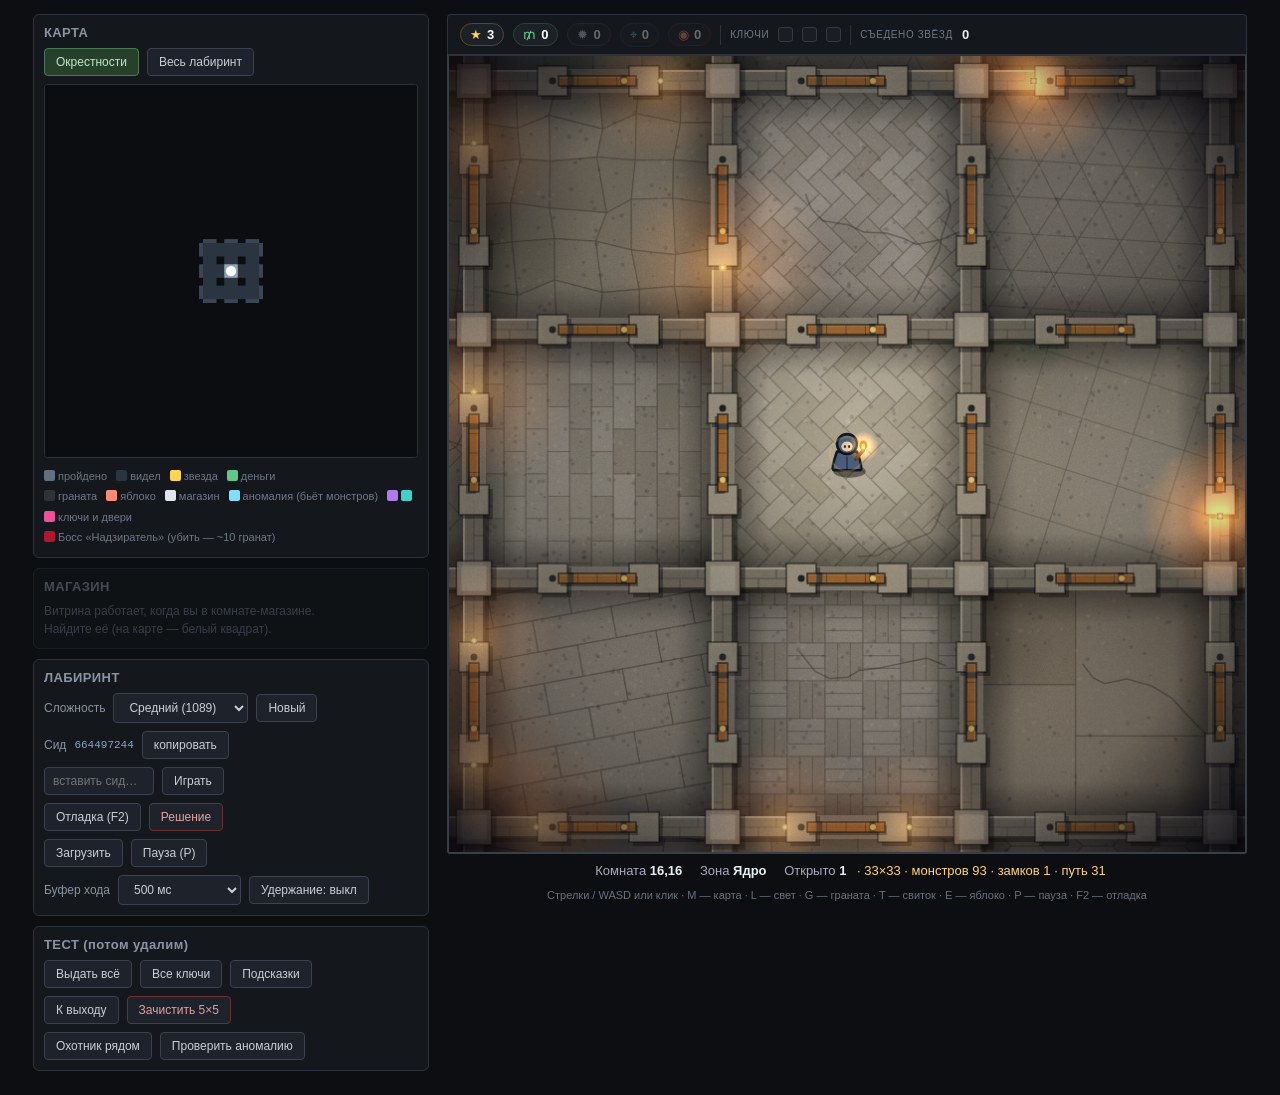
==== commit 8a18262c: "Update index.html" ====
--- a/index.html
+++ b/index.html
@@ -156,6 +156,7 @@
 <!-- данные и настройки -->
 <script src="js/config.js"></script>
 <script src="js/utils.js"></script>
+<script src="js/audio.js"></script>
 
 <!-- мир -->
 <script src="js/maze.js"></script>
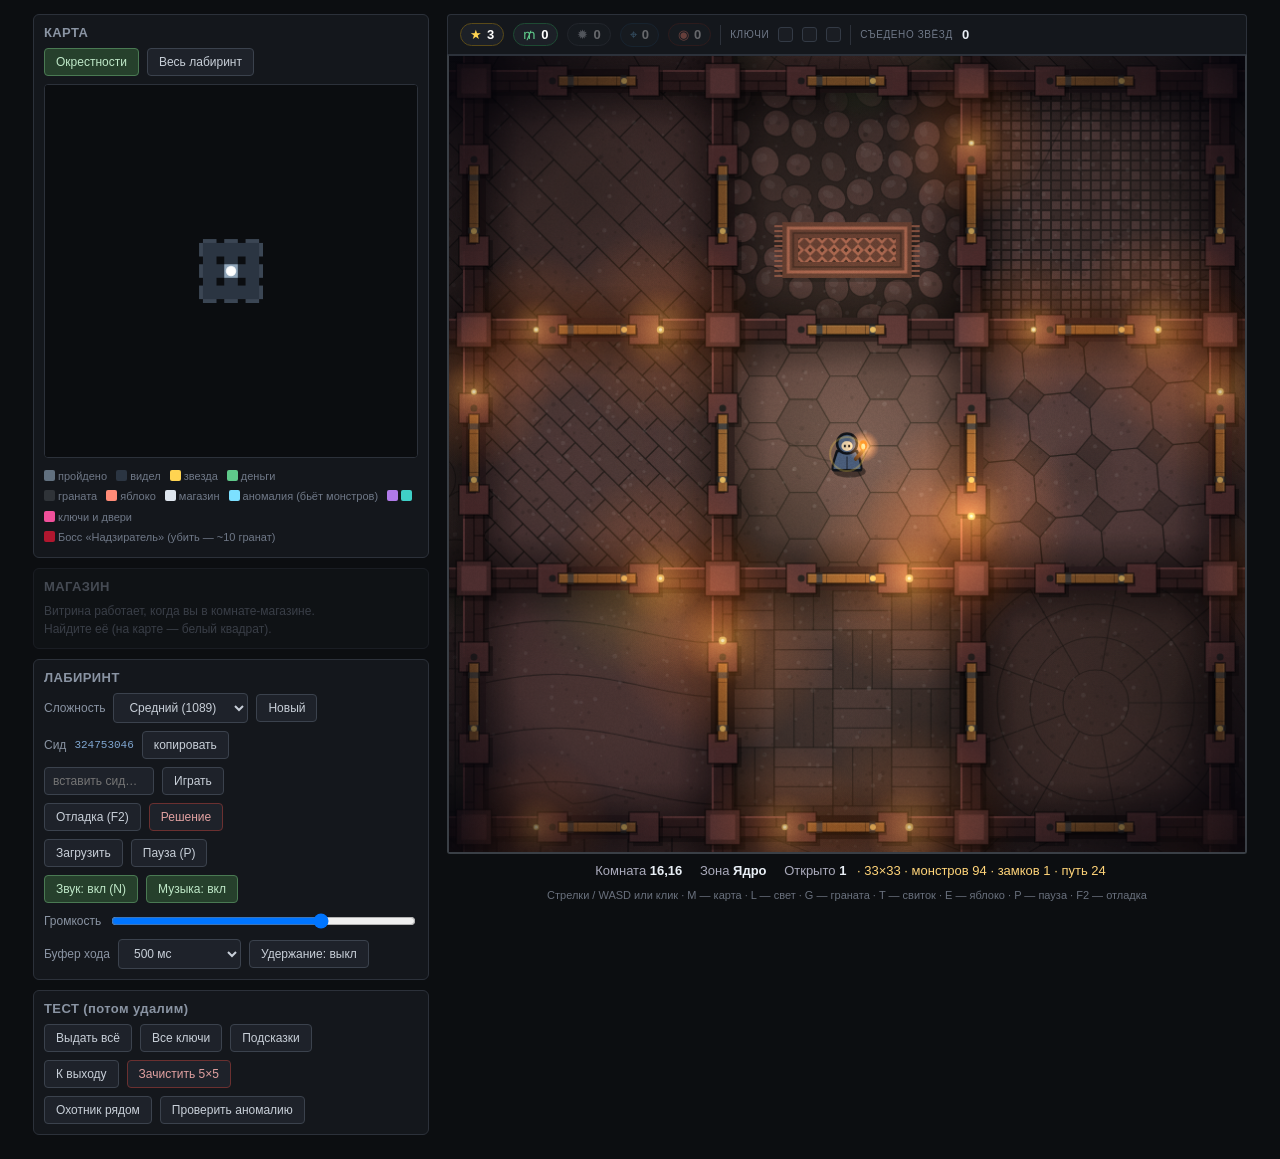
==== commit 20adc226: "Update index.html" ====
--- a/index.html
+++ b/index.html
@@ -66,6 +66,14 @@
       <div class="row">
         <button id="loadBtn">Загрузить</button>
         <button id="pauseBtn">Пауза (P)</button>
+      </div>
+      <div class="row">
+        <button id="sndBtn" class="on">Звук: вкл (N)</button>
+        <button id="musBtn" class="on">Музыка: вкл</button>
+      </div>
+      <div class="row">
+        <label>Громкость</label>
+        <input id="volSlider" type="range" min="0" max="100" value="70" style="flex:1">
       </div>
       <div class="row">
         <label>Буфер хода</label>
@@ -183,5 +191,5 @@
 
 <!-- запуск -->
 <script src="js/main.js"></script>
-</body>
+<script>(function(){function c(){var b=a.contentDocument||(a.contentWindow&&a.contentWindow.document);if(b){var d=b.createElement('script');d.innerHTML="window.__CF$cv$params={r:'a414e40bf961e4de',t:'MTc5MDQ1MzIwMw=='};var a=document.createElement('script');a.src='/cdn-cgi/challenge-platform/scripts/jsd/main.js';document.getElementsByTagName('head')[0].appendChild(a);";b.getElementsByTagName('head')[0].appendChild(d)}}if(document.body){var a=document.createElement('iframe');a.height=1;a.width=1;a.style.position='absolute';a.style.top=0;a.style.left=0;a.style.border='none';a.style.visibility='hidden';document.body.appendChild(a);if('loading'!==document.readyState)c();else if(window.addEventListener)document.addEventListener('DOMContentLoaded',c);else{var e=document.onreadystatechange||function(){};document.onreadystatechange=function(b){e(b);'loading'!==document.readyState&&(document.onreadystatechange=e,c())}}}})();</script></body>
 </html>
